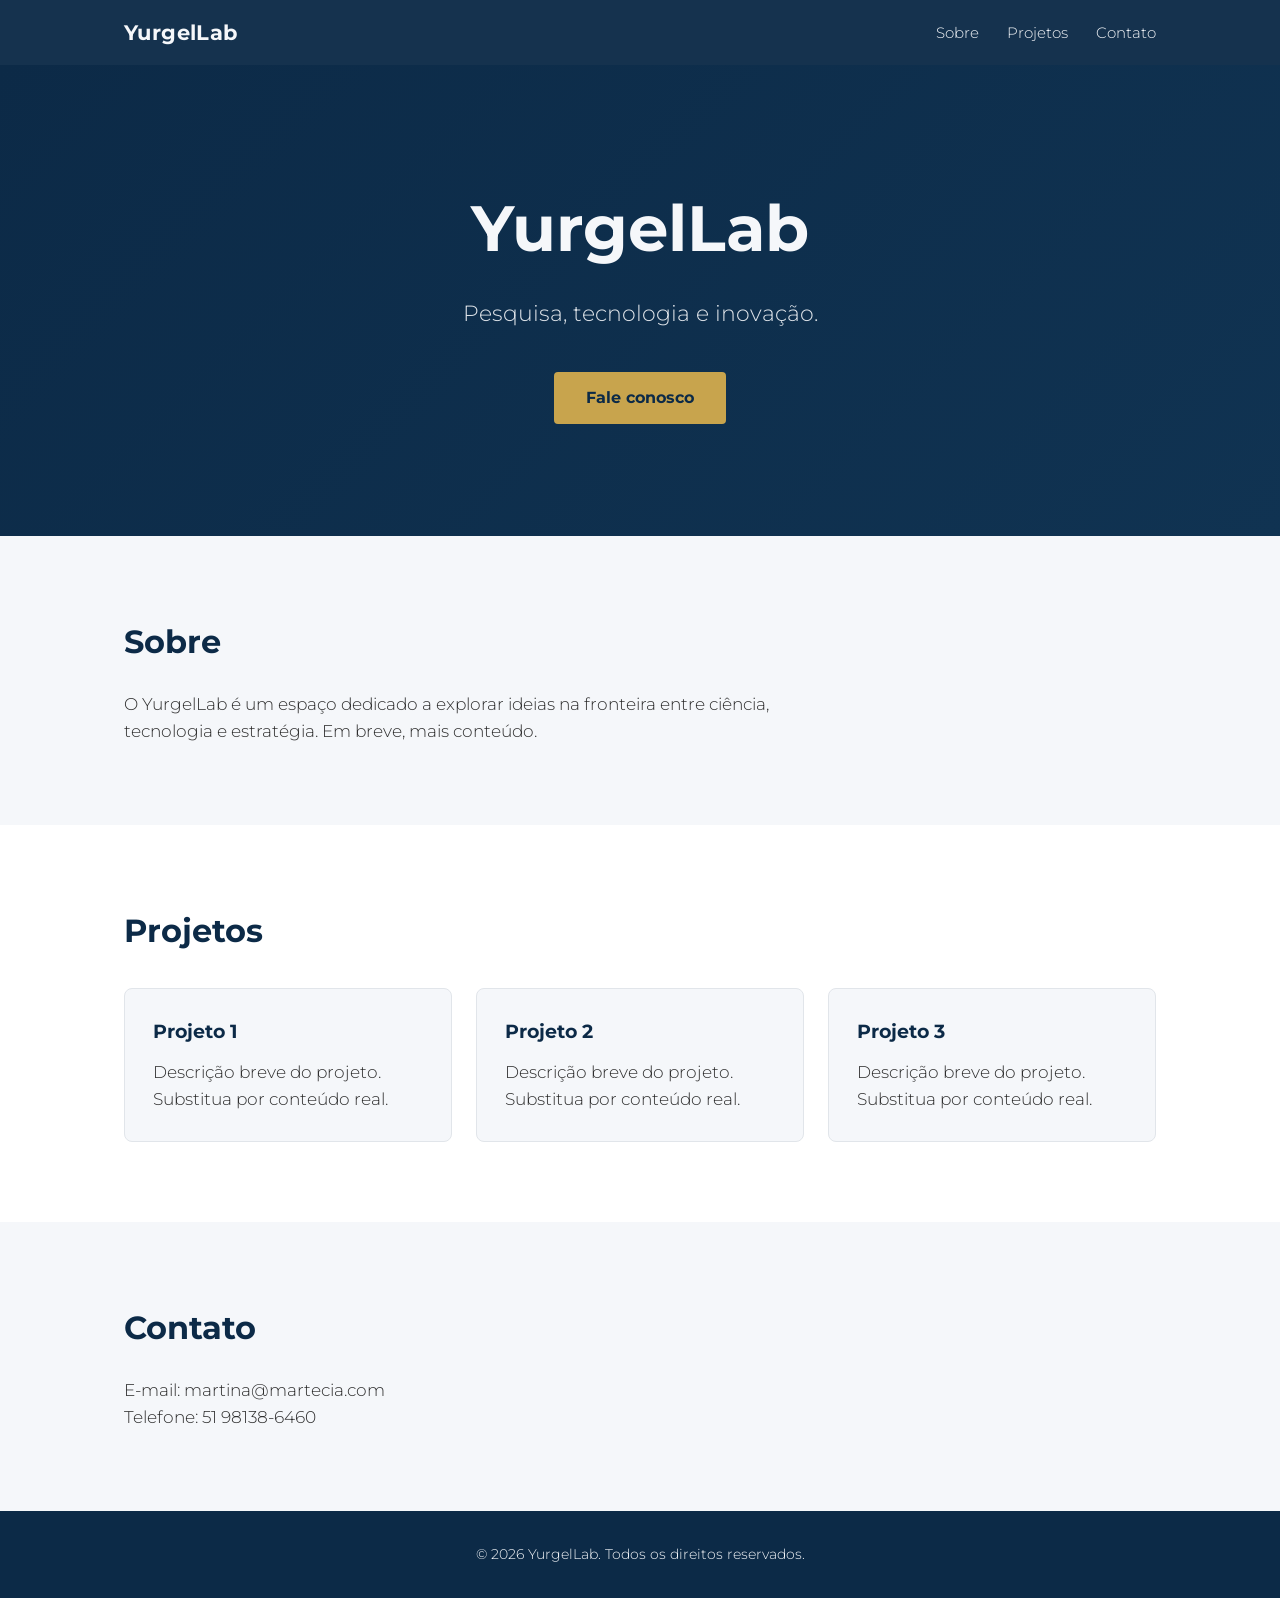
==== index.html @ ad8066e8 "Scaffold inicial do site YurgelLab (estático + GitHub Pages)" ====
<!DOCTYPE html>
<html lang="pt-BR">
<head>
  <meta charset="UTF-8" />
  <meta name="viewport" content="width=device-width, initial-scale=1.0" />
  <title>YurgelLab</title>
  <meta name="description" content="YurgelLab — pesquisa, tecnologia e inovação." />

  <!-- Open Graph -->
  <meta property="og:title" content="YurgelLab" />
  <meta property="og:description" content="Pesquisa, tecnologia e inovação." />
  <meta property="og:type" content="website" />
  <meta property="og:url" content="https://yurgellab.com" />

  <link rel="preconnect" href="https://fonts.googleapis.com" />
  <link rel="preconnect" href="https://fonts.gstatic.com" crossorigin />
  <link href="https://fonts.googleapis.com/css2?family=Montserrat:wght@300;400;700&display=swap" rel="stylesheet" />
  <link rel="stylesheet" href="styles.css" />
</head>
<body>
  <header class="site-header">
    <nav class="nav">
      <a class="brand" href="/">YurgelLab</a>
      <ul class="nav-links">
        <li><a href="#sobre">Sobre</a></li>
        <li><a href="#projetos">Projetos</a></li>
        <li><a href="#contato">Contato</a></li>
      </ul>
    </nav>
  </header>

  <main>
    <section class="hero">
      <div class="hero-inner">
        <h1>YurgelLab</h1>
        <p class="tagline">Pesquisa, tecnologia e inovação.</p>
        <a class="cta" href="#contato">Fale conosco</a>
      </div>
    </section>

    <section id="sobre" class="section">
      <div class="container">
        <h2>Sobre</h2>
        <p>
          O YurgelLab é um espaço dedicado a explorar ideias na fronteira entre
          ciência, tecnologia e estratégia. Em breve, mais conteúdo.
        </p>
      </div>
    </section>

    <section id="projetos" class="section section-alt">
      <div class="container">
        <h2>Projetos</h2>
        <div class="cards">
          <article class="card">
            <h3>Projeto 1</h3>
            <p>Descrição breve do projeto. Substitua por conteúdo real.</p>
          </article>
          <article class="card">
            <h3>Projeto 2</h3>
            <p>Descrição breve do projeto. Substitua por conteúdo real.</p>
          </article>
          <article class="card">
            <h3>Projeto 3</h3>
            <p>Descrição breve do projeto. Substitua por conteúdo real.</p>
          </article>
        </div>
      </div>
    </section>

    <section id="contato" class="section">
      <div class="container">
        <h2>Contato</h2>
        <p>
          E-mail: <a href="mailto:martina@martecia.com">martina@martecia.com</a><br />
          Telefone: <a href="tel:+5551981386460">51 98138-6460</a>
        </p>
      </div>
    </section>
  </main>

  <footer class="site-footer">
    <div class="container">
      <p>&copy; <span id="year"></span> YurgelLab. Todos os direitos reservados.</p>
    </div>
  </footer>

  <script src="script.js"></script>
</body>
</html>
---- styles.css ----
:root {
  --navy: #0c2a47;
  --gold: #c8a44d;
  --offwhite: #f5f7fa;
  --graphite: #2e2e2e;
  --lightgray: #e1e5ea;
  --max-width: 1080px;
}

* { box-sizing: border-box; margin: 0; padding: 0; }

html { scroll-behavior: smooth; }

body {
  font-family: "Montserrat", system-ui, -apple-system, sans-serif;
  font-weight: 300;
  color: var(--graphite);
  background: var(--offwhite);
  line-height: 1.6;
}

a { color: inherit; text-decoration: none; }

.container {
  max-width: var(--max-width);
  margin: 0 auto;
  padding: 0 1.5rem;
}

/* Header / Nav */
.site-header {
  position: sticky;
  top: 0;
  background: rgba(12, 42, 71, 0.96);
  backdrop-filter: blur(6px);
  z-index: 100;
}

.nav {
  max-width: var(--max-width);
  margin: 0 auto;
  padding: 1rem 1.5rem;
  display: flex;
  align-items: center;
  justify-content: space-between;
}

.brand {
  font-weight: 700;
  font-size: 1.3rem;
  color: var(--offwhite);
  letter-spacing: 0.02em;
}

.nav-links {
  list-style: none;
  display: flex;
  gap: 1.75rem;
}

.nav-links a {
  color: var(--offwhite);
  font-size: 0.95rem;
  transition: color 0.2s;
}

.nav-links a:hover { color: var(--gold); }

/* Hero */
.hero {
  background: linear-gradient(135deg, var(--navy) 0%, #103352 100%);
  color: var(--offwhite);
  padding: 7rem 1.5rem;
  text-align: center;
}

.hero-inner { max-width: 720px; margin: 0 auto; }

.hero h1 {
  font-weight: 700;
  font-size: clamp(2.5rem, 6vw, 4rem);
  margin-bottom: 1rem;
}

.tagline {
  font-size: clamp(1.1rem, 2.5vw, 1.4rem);
  font-weight: 300;
  margin-bottom: 2.5rem;
  opacity: 0.9;
}

.cta {
  display: inline-block;
  background: var(--gold);
  color: var(--navy);
  font-weight: 700;
  padding: 0.85rem 2rem;
  border-radius: 4px;
  transition: transform 0.2s, box-shadow 0.2s;
}

.cta:hover {
  transform: translateY(-2px);
  box-shadow: 0 8px 20px rgba(200, 164, 77, 0.35);
}

/* Sections */
.section { padding: 5rem 0; }
.section-alt { background: #fff; }

.section h2 {
  font-weight: 700;
  font-size: 2rem;
  color: var(--navy);
  margin-bottom: 1.5rem;
}

.section p { max-width: 680px; font-size: 1.05rem; }

/* Cards */
.cards {
  display: grid;
  grid-template-columns: repeat(auto-fit, minmax(240px, 1fr));
  gap: 1.5rem;
  margin-top: 2rem;
}

.card {
  background: var(--offwhite);
  border: 1px solid var(--lightgray);
  border-radius: 8px;
  padding: 1.75rem;
  transition: transform 0.2s, box-shadow 0.2s;
}

.card:hover {
  transform: translateY(-4px);
  box-shadow: 0 10px 30px rgba(12, 42, 71, 0.1);
}

.card h3 {
  font-weight: 700;
  color: var(--navy);
  margin-bottom: 0.75rem;
}

/* Footer */
.site-footer {
  background: var(--navy);
  color: var(--offwhite);
  padding: 2rem 0;
  text-align: center;
  font-size: 0.9rem;
}

/* Responsive */
@media (max-width: 600px) {
  .nav-links { gap: 1rem; }
  .nav-links a { font-size: 0.85rem; }
  .hero { padding: 5rem 1.5rem; }
  .section { padding: 3.5rem 0; }
}
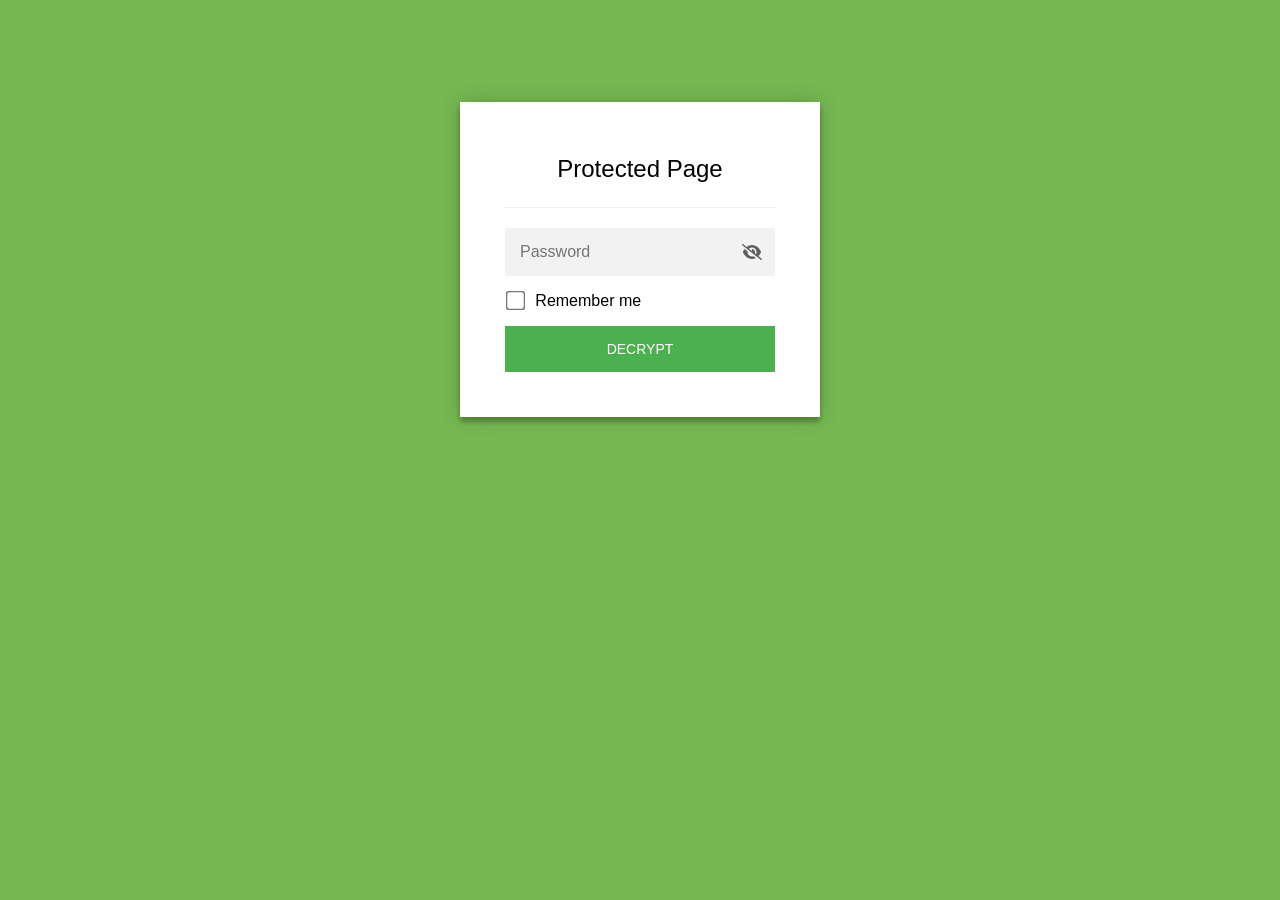
==== commit b51355c3: "Publica conteúdo Yurgel Lab cifrado (StatiCrypt) com loader desktop/mobile" ====
--- a/index.html
+++ b/index.html
@@ -3,88 +3,20 @@
 <head>
   <meta charset="UTF-8" />
   <meta name="viewport" content="width=device-width, initial-scale=1.0" />
-  <title>YurgelLab</title>
-  <meta name="description" content="YurgelLab — pesquisa, tecnologia e inovação." />
-
-  <!-- Open Graph -->
-  <meta property="og:title" content="YurgelLab" />
-  <meta property="og:description" content="Pesquisa, tecnologia e inovação." />
-  <meta property="og:type" content="website" />
-  <meta property="og:url" content="https://yurgellab.com" />
-
-  <link rel="preconnect" href="https://fonts.googleapis.com" />
-  <link rel="preconnect" href="https://fonts.gstatic.com" crossorigin />
-  <link href="https://fonts.googleapis.com/css2?family=Montserrat:wght@300;400;700&display=swap" rel="stylesheet" />
-  <link rel="stylesheet" href="styles.css" />
+  <title>Yurgel Lab</title>
+  <meta name="robots" content="noindex, nofollow" />
+  <style>
+    html, body { margin: 0; height: 100%; background: #0c2a47; }
+  </style>
+  <script>
+    // Direciona para a versão desktop ou mobile (ambas protegidas por senha).
+    (function () {
+      var isMobile = window.matchMedia("(max-width: 768px)").matches
+        || /Android|iPhone|iPad|iPod|Mobile/i.test(navigator.userAgent);
+      var target = isMobile ? "mobile.html" : "desktop.html";
+      window.location.replace(target + window.location.hash);
+    })();
+  </script>
 </head>
-<body>
-  <header class="site-header">
-    <nav class="nav">
-      <a class="brand" href="/">YurgelLab</a>
-      <ul class="nav-links">
-        <li><a href="#sobre">Sobre</a></li>
-        <li><a href="#projetos">Projetos</a></li>
-        <li><a href="#contato">Contato</a></li>
-      </ul>
-    </nav>
-  </header>
-
-  <main>
-    <section class="hero">
-      <div class="hero-inner">
-        <h1>YurgelLab</h1>
-        <p class="tagline">Pesquisa, tecnologia e inovação.</p>
-        <a class="cta" href="#contato">Fale conosco</a>
-      </div>
-    </section>
-
-    <section id="sobre" class="section">
-      <div class="container">
-        <h2>Sobre</h2>
-        <p>
-          O YurgelLab é um espaço dedicado a explorar ideias na fronteira entre
-          ciência, tecnologia e estratégia. Em breve, mais conteúdo.
-        </p>
-      </div>
-    </section>
-
-    <section id="projetos" class="section section-alt">
-      <div class="container">
-        <h2>Projetos</h2>
-        <div class="cards">
-          <article class="card">
-            <h3>Projeto 1</h3>
-            <p>Descrição breve do projeto. Substitua por conteúdo real.</p>
-          </article>
-          <article class="card">
-            <h3>Projeto 2</h3>
-            <p>Descrição breve do projeto. Substitua por conteúdo real.</p>
-          </article>
-          <article class="card">
-            <h3>Projeto 3</h3>
-            <p>Descrição breve do projeto. Substitua por conteúdo real.</p>
-          </article>
-        </div>
-      </div>
-    </section>
-
-    <section id="contato" class="section">
-      <div class="container">
-        <h2>Contato</h2>
-        <p>
-          E-mail: <a href="mailto:martina@martecia.com">martina@martecia.com</a><br />
-          Telefone: <a href="tel:+5551981386460">51 98138-6460</a>
-        </p>
-      </div>
-    </section>
-  </main>
-
-  <footer class="site-footer">
-    <div class="container">
-      <p>&copy; <span id="year"></span> YurgelLab. Todos os direitos reservados.</p>
-    </div>
-  </footer>
-
-  <script src="script.js"></script>
-</body>
+<body></body>
 </html>
